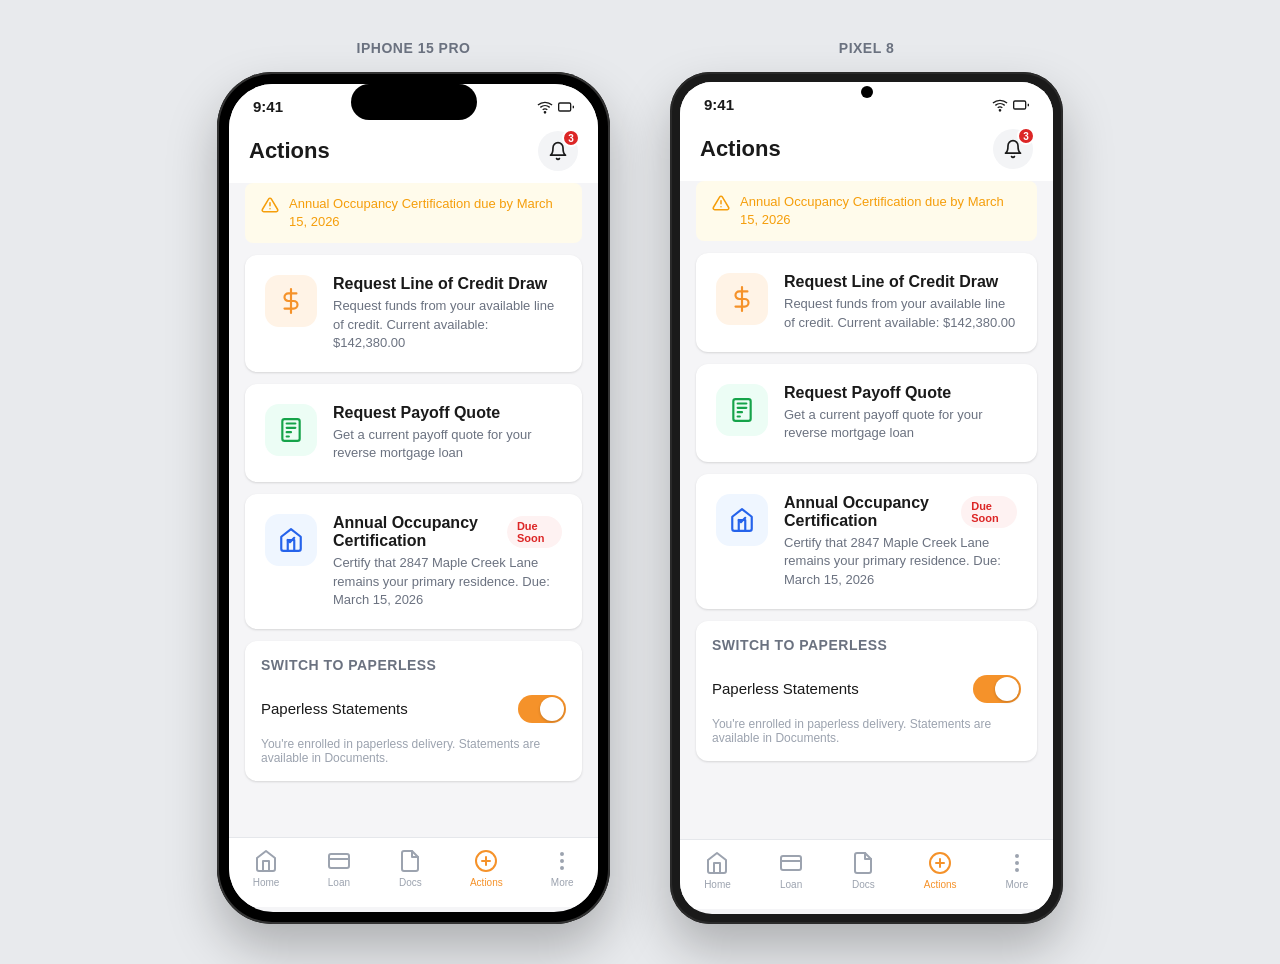
==== actions.html @ e60a94d3 "Add Celink Borrower Mobile App interactive prototype 7 screens (Login, Dashboard, My Loan, Documents" ====
<!DOCTYPE html>
<html lang="en">
<head>
    <meta charset="UTF-8">
    <meta name="viewport" content="width=device-width, initial-scale=1.0">
    <title>Celink Borrower App — Actions</title>
    <link rel="stylesheet" href="css/prototype.css">
</head>
<body>
<div class="device-showcase">

    <!-- ==================== iPhone ==================== -->
    <div class="device-wrapper">
        <div class="device-label">iPhone 15 Pro</div>
        <div class="iphone-frame">
            <div class="dynamic-island"></div>
            <div class="device-screen">

                <!-- Status Bar -->
                <div class="status-bar">
                    <span class="time">9:41</span>
                    <div class="icons">
                        <svg viewBox="0 0 24 24" fill="none" stroke="currentColor" stroke-width="2"><path d="M5 12.55a11 11 0 0 1 14.08 0"/><path d="M1.42 9a16 16 0 0 1 21.16 0"/><path d="M8.53 16.11a6 6 0 0 1 6.95 0"/><circle cx="12" cy="20" r="1"/></svg>
                        <svg viewBox="0 0 24 24" fill="none" stroke="currentColor" stroke-width="2"><rect x="1" y="6" width="18" height="12" rx="2"/><line x1="23" y1="10" x2="23" y2="14"/></svg>
                    </div>
                </div>

                <!-- App Content -->
                <div class="app-content">

                    <!-- App Header -->
                    <div class="app-header">
                        <h1>Actions</h1>
                        <a href="notifications.html" class="header-icon">
                            <svg viewBox="0 0 24 24" fill="none" stroke="currentColor" stroke-width="2" stroke-linecap="round" stroke-linejoin="round"><path d="M18 8A6 6 0 0 0 6 8c0 7-3 9-3 9h18s-3-2-3-9"/><path d="M13.73 21a2 2 0 0 1-3.46 0"/></svg>
                            <span class="notification-badge">3</span>
                        </a>
                    </div>

                    <!-- Warning Banner -->
                    <div class="info-banner banner-warning">
                        <svg viewBox="0 0 24 24" fill="none" stroke="currentColor" stroke-width="2" stroke-linecap="round" stroke-linejoin="round"><path d="M10.29 3.86L1.82 18a2 2 0 0 0 1.71 3h16.94a2 2 0 0 0 1.71-3L13.71 3.86a2 2 0 0 0-3.42 0z"/><line x1="12" y1="9" x2="12" y2="13"/><line x1="12" y1="17" x2="12.01" y2="17"/></svg>
                        Annual Occupancy Certification due by March 15, 2026
                    </div>

                    <!-- Action Card: Request LOC Draw -->
                    <a href="#" class="action-card">
                        <div class="action-icon icon-orange" style="border-radius: 14px;">
                            <svg viewBox="0 0 24 24" fill="none" stroke="currentColor" stroke-width="2" stroke-linecap="round" stroke-linejoin="round"><line x1="12" y1="1" x2="12" y2="23"/><path d="M17 5H9.5a3.5 3.5 0 0 0 0 7h5a3.5 3.5 0 0 1 0 7H6"/></svg>
                        </div>
                        <div class="action-info">
                            <div class="action-title">Request Line of Credit Draw</div>
                            <div class="action-desc">Request funds from your available line of credit. Current available: $142,380.00</div>
                        </div>
                    </a>

                    <!-- Action Card: Payoff Quote -->
                    <a href="#" class="action-card">
                        <div class="action-icon icon-green" style="border-radius: 14px;">
                            <svg viewBox="0 0 24 24" fill="none" stroke="currentColor" stroke-width="2" stroke-linecap="round" stroke-linejoin="round"><rect x="4" y="2" width="16" height="20" rx="2"/><line x1="8" y1="6" x2="16" y2="6"/><line x1="8" y1="10" x2="16" y2="10"/><line x1="8" y1="14" x2="12" y2="14"/><line x1="8" y1="18" x2="10" y2="18"/></svg>
                        </div>
                        <div class="action-info">
                            <div class="action-title">Request Payoff Quote</div>
                            <div class="action-desc">Get a current payoff quote for your reverse mortgage loan</div>
                        </div>
                    </a>

                    <!-- Action Card: Occupancy Certification -->
                    <a href="#" class="action-card">
                        <div class="action-icon icon-blue" style="border-radius: 14px;">
                            <svg viewBox="0 0 24 24" fill="none" stroke="currentColor" stroke-width="2" stroke-linecap="round" stroke-linejoin="round"><path d="M3 9l9-7 9 7v11a2 2 0 0 1-2 2H5a2 2 0 0 1-2-2z"/><polyline points="9 22 9 12 15 12 15 22"/><path d="M9 12l2 2 4-4"/></svg>
                        </div>
                        <div class="action-info">
                            <div class="action-title" style="display: flex; align-items: center; gap: 8px;">Annual Occupancy Certification <span class="badge badge-danger">Due Soon</span></div>
                            <div class="action-desc">Certify that 2847 Maple Creek Lane remains your primary residence. Due: March 15, 2026</div>
                        </div>
                    </a>

                    <!-- Paperless Card -->
                    <div class="card" style="margin-top: 8px;">
                        <div class="card-header">
                            <span class="card-title">Switch to Paperless</span>
                        </div>
                        <div class="toggle-row" style="padding: 10px 0; border-bottom: none;">
                            <span class="toggle-label">Paperless Statements</span>
                            <div class="toggle-switch active"></div>
                        </div>
                        <p style="font-size: 12px; color: #9CA3AF; margin-top: 4px;">You're enrolled in paperless delivery. Statements are available in Documents.</p>
                    </div>

                    <div style="height: 16px;"></div>

                </div>

                <!-- Bottom Nav -->
                <div class="bottom-nav">
                    <a href="dashboard.html">
                        <svg viewBox="0 0 24 24" fill="none" stroke="currentColor" stroke-width="2" stroke-linecap="round" stroke-linejoin="round"><path d="M3 9l9-7 9 7v11a2 2 0 0 1-2 2H5a2 2 0 0 1-2-2z"/><polyline points="9 22 9 12 15 12 15 22"/></svg>
                        Home
                    </a>
                    <a href="loan.html">
                        <svg viewBox="0 0 24 24" fill="none" stroke="currentColor" stroke-width="2" stroke-linecap="round" stroke-linejoin="round"><rect x="2" y="5" width="20" height="14" rx="2"/><line x1="2" y1="10" x2="22" y2="10"/></svg>
                        Loan
                    </a>
                    <a href="documents.html">
                        <svg viewBox="0 0 24 24" fill="none" stroke="currentColor" stroke-width="2" stroke-linecap="round" stroke-linejoin="round"><path d="M14 2H6a2 2 0 0 0-2 2v16a2 2 0 0 0 2 2h12a2 2 0 0 0 2-2V8z"/><polyline points="14 2 14 8 20 8"/></svg>
                        Docs
                    </a>
                    <a href="actions.html" class="active">
                        <svg viewBox="0 0 24 24" fill="none" stroke="currentColor" stroke-width="2" stroke-linecap="round" stroke-linejoin="round"><circle cx="12" cy="12" r="10"/><line x1="12" y1="8" x2="12" y2="16"/><line x1="8" y1="12" x2="16" y2="12"/></svg>
                        Actions
                    </a>
                    <a href="profile.html">
                        <svg viewBox="0 0 24 24" fill="none" stroke="currentColor" stroke-width="2" stroke-linecap="round" stroke-linejoin="round"><circle cx="12" cy="12" r="1"/><circle cx="12" cy="5" r="1"/><circle cx="12" cy="19" r="1"/></svg>
                        More
                    </a>
                </div>

            </div>
        </div>
    </div>

    <!-- ==================== Android ==================== -->
    <div class="device-wrapper">
        <div class="device-label">Pixel 8</div>
        <div class="android-frame">
            <div class="punch-hole"></div>
            <div class="device-screen">

                <!-- Status Bar -->
                <div class="status-bar">
                    <span class="time">9:41</span>
                    <div class="icons">
                        <svg viewBox="0 0 24 24" fill="none" stroke="currentColor" stroke-width="2"><path d="M5 12.55a11 11 0 0 1 14.08 0"/><path d="M1.42 9a16 16 0 0 1 21.16 0"/><path d="M8.53 16.11a6 6 0 0 1 6.95 0"/><circle cx="12" cy="20" r="1"/></svg>
                        <svg viewBox="0 0 24 24" fill="none" stroke="currentColor" stroke-width="2"><rect x="1" y="6" width="18" height="12" rx="2"/><line x1="23" y1="10" x2="23" y2="14"/></svg>
                    </div>
                </div>

                <!-- App Content -->
                <div class="app-content">

                    <!-- App Header -->
                    <div class="app-header">
                        <h1>Actions</h1>
                        <a href="notifications.html" class="header-icon">
                            <svg viewBox="0 0 24 24" fill="none" stroke="currentColor" stroke-width="2" stroke-linecap="round" stroke-linejoin="round"><path d="M18 8A6 6 0 0 0 6 8c0 7-3 9-3 9h18s-3-2-3-9"/><path d="M13.73 21a2 2 0 0 1-3.46 0"/></svg>
                            <span class="notification-badge">3</span>
                        </a>
                    </div>

                    <!-- Warning Banner -->
                    <div class="info-banner banner-warning">
                        <svg viewBox="0 0 24 24" fill="none" stroke="currentColor" stroke-width="2" stroke-linecap="round" stroke-linejoin="round"><path d="M10.29 3.86L1.82 18a2 2 0 0 0 1.71 3h16.94a2 2 0 0 0 1.71-3L13.71 3.86a2 2 0 0 0-3.42 0z"/><line x1="12" y1="9" x2="12" y2="13"/><line x1="12" y1="17" x2="12.01" y2="17"/></svg>
                        Annual Occupancy Certification due by March 15, 2026
                    </div>

                    <!-- Action Card: Request LOC Draw -->
                    <a href="#" class="action-card">
                        <div class="action-icon icon-orange" style="border-radius: 14px;">
                            <svg viewBox="0 0 24 24" fill="none" stroke="currentColor" stroke-width="2" stroke-linecap="round" stroke-linejoin="round"><line x1="12" y1="1" x2="12" y2="23"/><path d="M17 5H9.5a3.5 3.5 0 0 0 0 7h5a3.5 3.5 0 0 1 0 7H6"/></svg>
                        </div>
                        <div class="action-info">
                            <div class="action-title">Request Line of Credit Draw</div>
                            <div class="action-desc">Request funds from your available line of credit. Current available: $142,380.00</div>
                        </div>
                    </a>

                    <!-- Action Card: Payoff Quote -->
                    <a href="#" class="action-card">
                        <div class="action-icon icon-green" style="border-radius: 14px;">
                            <svg viewBox="0 0 24 24" fill="none" stroke="currentColor" stroke-width="2" stroke-linecap="round" stroke-linejoin="round"><rect x="4" y="2" width="16" height="20" rx="2"/><line x1="8" y1="6" x2="16" y2="6"/><line x1="8" y1="10" x2="16" y2="10"/><line x1="8" y1="14" x2="12" y2="14"/><line x1="8" y1="18" x2="10" y2="18"/></svg>
                        </div>
                        <div class="action-info">
                            <div class="action-title">Request Payoff Quote</div>
                            <div class="action-desc">Get a current payoff quote for your reverse mortgage loan</div>
                        </div>
                    </a>

                    <!-- Action Card: Occupancy Certification -->
                    <a href="#" class="action-card">
                        <div class="action-icon icon-blue" style="border-radius: 14px;">
                            <svg viewBox="0 0 24 24" fill="none" stroke="currentColor" stroke-width="2" stroke-linecap="round" stroke-linejoin="round"><path d="M3 9l9-7 9 7v11a2 2 0 0 1-2 2H5a2 2 0 0 1-2-2z"/><polyline points="9 22 9 12 15 12 15 22"/><path d="M9 12l2 2 4-4"/></svg>
                        </div>
                        <div class="action-info">
                            <div class="action-title" style="display: flex; align-items: center; gap: 8px;">Annual Occupancy Certification <span class="badge badge-danger">Due Soon</span></div>
                            <div class="action-desc">Certify that 2847 Maple Creek Lane remains your primary residence. Due: March 15, 2026</div>
                        </div>
                    </a>

                    <!-- Paperless Card -->
                    <div class="card" style="margin-top: 8px;">
                        <div class="card-header">
                            <span class="card-title">Switch to Paperless</span>
                        </div>
                        <div class="toggle-row" style="padding: 10px 0; border-bottom: none;">
                            <span class="toggle-label">Paperless Statements</span>
                            <div class="toggle-switch active"></div>
                        </div>
                        <p style="font-size: 12px; color: #9CA3AF; margin-top: 4px;">You're enrolled in paperless delivery. Statements are available in Documents.</p>
                    </div>

                    <div style="height: 16px;"></div>

                </div>

                <!-- Bottom Nav -->
                <div class="bottom-nav">
                    <a href="dashboard.html">
                        <svg viewBox="0 0 24 24" fill="none" stroke="currentColor" stroke-width="2" stroke-linecap="round" stroke-linejoin="round"><path d="M3 9l9-7 9 7v11a2 2 0 0 1-2 2H5a2 2 0 0 1-2-2z"/><polyline points="9 22 9 12 15 12 15 22"/></svg>
                        Home
                    </a>
                    <a href="loan.html">
                        <svg viewBox="0 0 24 24" fill="none" stroke="currentColor" stroke-width="2" stroke-linecap="round" stroke-linejoin="round"><rect x="2" y="5" width="20" height="14" rx="2"/><line x1="2" y1="10" x2="22" y2="10"/></svg>
                        Loan
                    </a>
                    <a href="documents.html">
                        <svg viewBox="0 0 24 24" fill="none" stroke="currentColor" stroke-width="2" stroke-linecap="round" stroke-linejoin="round"><path d="M14 2H6a2 2 0 0 0-2 2v16a2 2 0 0 0 2 2h12a2 2 0 0 0 2-2V8z"/><polyline points="14 2 14 8 20 8"/></svg>
                        Docs
                    </a>
                    <a href="actions.html" class="active">
                        <svg viewBox="0 0 24 24" fill="none" stroke="currentColor" stroke-width="2" stroke-linecap="round" stroke-linejoin="round"><circle cx="12" cy="12" r="10"/><line x1="12" y1="8" x2="12" y2="16"/><line x1="8" y1="12" x2="16" y2="12"/></svg>
                        Actions
                    </a>
                    <a href="profile.html">
                        <svg viewBox="0 0 24 24" fill="none" stroke="currentColor" stroke-width="2" stroke-linecap="round" stroke-linejoin="round"><circle cx="12" cy="12" r="1"/><circle cx="12" cy="5" r="1"/><circle cx="12" cy="19" r="1"/></svg>
                        More
                    </a>
                </div>

            </div>
        </div>
    </div>

</div>
</body>
</html>
---- css/prototype.css ----
/* ========================================
   CELINK BORROWER MOBILE APP — PROTOTYPE
   Simpat Tech | 2026
   ======================================== */

/* ===== BRAND VARIABLES ===== */
:root {
    --celink-orange: #F5922A;
    --celink-orange-hover: #E07D15;
    --celink-orange-light: #FFF3E6;
    --celink-dark: #1A1A1A;
    --celink-white: #FFFFFF;
    --celink-bg: #F5F5F7;
    --celink-gray-50: #F9FAFB;
    --celink-gray-100: #F3F4F6;
    --celink-gray-200: #E5E7EB;
    --celink-gray-300: #D1D5DB;
    --celink-gray-400: #9CA3AF;
    --celink-gray-500: #6B7280;
    --celink-gray-600: #4B5563;
    --celink-gray-700: #374151;
    --celink-gray-800: #1F2937;
    --celink-success: #16A34A;
    --celink-success-light: #ECFDF5;
    --celink-info: #2563EB;
    --celink-info-light: #EFF6FF;
    --celink-warning: #F59E0B;
    --celink-warning-light: #FFFBEB;
    --celink-danger: #DC2626;
    --celink-danger-light: #FEF2F2;
    --celink-radius: 12px;
    --celink-radius-sm: 8px;
    --celink-radius-pill: 50px;
    --celink-shadow: 0 1px 3px rgba(0,0,0,0.08), 0 1px 2px rgba(0,0,0,0.06);
    --celink-shadow-md: 0 4px 6px rgba(0,0,0,0.07), 0 2px 4px rgba(0,0,0,0.06);
    --celink-shadow-lg: 0 10px 15px rgba(0,0,0,0.1), 0 4px 6px rgba(0,0,0,0.05);
}

/* ===== RESET & BASE ===== */
*, *::before, *::after { box-sizing: border-box; margin: 0; padding: 0; }

body {
    font-family: -apple-system, BlinkMacSystemFont, 'Segoe UI', Roboto, 'Helvetica Neue', Arial, sans-serif;
    background: #E8EAED;
    display: flex;
    justify-content: center;
    align-items: flex-start;
    min-height: 100vh;
    padding: 40px 20px;
    gap: 60px;
}

/* ===== DEVICE SHOWCASE ===== */
.device-showcase {
    display: flex;
    justify-content: center;
    align-items: flex-start;
    gap: 60px;
    flex-wrap: wrap;
}

.device-wrapper {
    display: flex;
    flex-direction: column;
    align-items: center;
    gap: 16px;
}

.device-label {
    font-family: -apple-system, BlinkMacSystemFont, 'Segoe UI', sans-serif;
    font-size: 14px;
    font-weight: 600;
    color: #6B7280;
    letter-spacing: 0.5px;
    text-transform: uppercase;
}

/* ===== iPHONE FRAME ===== */
.iphone-frame {
    width: 393px;
    height: 852px;
    background: #000;
    border-radius: 55px;
    padding: 12px;
    position: relative;
    box-shadow: 0 25px 50px rgba(0,0,0,0.25), inset 0 0 0 2px #333;
}

.iphone-frame .device-screen {
    width: 100%;
    height: 100%;
    border-radius: 44px;
    overflow: hidden;
    position: relative;
    background: var(--celink-bg);
}

/* Dynamic Island */
.iphone-frame .dynamic-island {
    position: absolute;
    top: 12px;
    left: 50%;
    transform: translateX(-50%);
    width: 126px;
    height: 36px;
    background: #000;
    border-radius: 20px;
    z-index: 100;
}

/* ===== ANDROID FRAME ===== */
.android-frame {
    width: 393px;
    height: 852px;
    background: #1a1a1a;
    border-radius: 40px;
    padding: 10px;
    position: relative;
    box-shadow: 0 25px 50px rgba(0,0,0,0.25), inset 0 0 0 2px #2a2a2a;
}

.android-frame .device-screen {
    width: 100%;
    height: 100%;
    border-radius: 32px;
    overflow: hidden;
    position: relative;
    background: var(--celink-bg);
}

/* Punch-hole camera */
.android-frame .punch-hole {
    position: absolute;
    top: 14px;
    left: 50%;
    transform: translateX(-50%);
    width: 12px;
    height: 12px;
    background: #000;
    border-radius: 50%;
    z-index: 100;
}

/* ===== STATUS BAR (inside app) ===== */
.status-bar {
    display: flex;
    justify-content: space-between;
    align-items: center;
    padding: 14px 24px 8px;
    background: var(--celink-white);
    font-size: 12px;
    font-weight: 600;
    color: var(--celink-dark);
}

.status-bar .time { font-size: 15px; font-weight: 700; }
.status-bar .icons { display: flex; gap: 5px; align-items: center; }
.status-bar .icons svg { width: 16px; height: 16px; }

/* ===== APP CONTENT SCROLL AREA ===== */
.app-content {
    height: calc(100% - 44px - 70px);
    overflow-y: auto;
    overflow-x: hidden;
    -webkit-overflow-scrolling: touch;
    scrollbar-width: none;
}

.app-content::-webkit-scrollbar { display: none; }

/* Login page has no bottom nav */
.app-content.full-height {
    height: calc(100% - 44px);
}

/* ===== APP HEADER ===== */
.app-header {
    display: flex;
    justify-content: space-between;
    align-items: center;
    padding: 8px 20px 12px;
    background: var(--celink-white);
}

.app-header h1 {
    font-size: 22px;
    font-weight: 700;
    color: var(--celink-dark);
}

.app-header .header-icon {
    width: 40px;
    height: 40px;
    display: flex;
    align-items: center;
    justify-content: center;
    border-radius: 50%;
    background: var(--celink-gray-100);
    position: relative;
}

.app-header .header-icon svg {
    width: 20px;
    height: 20px;
    stroke: var(--celink-dark);
}

.notification-badge {
    position: absolute;
    top: -2px;
    right: -2px;
    width: 18px;
    height: 18px;
    background: var(--celink-danger);
    color: white;
    font-size: 10px;
    font-weight: 700;
    border-radius: 50%;
    display: flex;
    align-items: center;
    justify-content: center;
    border: 2px solid var(--celink-white);
}

/* ===== BOTTOM TAB NAV ===== */
.bottom-nav {
    display: flex;
    justify-content: space-around;
    align-items: center;
    height: 70px;
    background: var(--celink-white);
    border-top: 1px solid var(--celink-gray-200);
    padding-bottom: 8px;
}

.bottom-nav a {
    display: flex;
    flex-direction: column;
    align-items: center;
    gap: 4px;
    text-decoration: none;
    font-size: 10px;
    font-weight: 500;
    color: var(--celink-gray-400);
    transition: color 0.2s;
    padding: 6px 12px;
}

.bottom-nav a svg {
    width: 24px;
    height: 24px;
    stroke: var(--celink-gray-400);
    transition: stroke 0.2s;
}

.bottom-nav a.active {
    color: var(--celink-orange);
}

.bottom-nav a.active svg {
    stroke: var(--celink-orange);
}

/* ===== CARDS ===== */
.card {
    background: var(--celink-white);
    border-radius: var(--celink-radius);
    padding: 16px;
    margin: 0 16px 12px;
    box-shadow: var(--celink-shadow);
}

.card-header {
    display: flex;
    justify-content: space-between;
    align-items: center;
    margin-bottom: 12px;
}

.card-title {
    font-size: 14px;
    font-weight: 600;
    color: var(--celink-gray-500);
    text-transform: uppercase;
    letter-spacing: 0.5px;
}

.card-link {
    font-size: 13px;
    font-weight: 600;
    color: var(--celink-orange);
    text-decoration: none;
}

/* ===== BUTTONS ===== */
.btn {
    display: inline-flex;
    align-items: center;
    justify-content: center;
    gap: 8px;
    padding: 14px 28px;
    border-radius: var(--celink-radius-pill);
    font-size: 16px;
    font-weight: 600;
    text-decoration: none;
    border: none;
    cursor: pointer;
    transition: all 0.2s;
    width: 100%;
}

.btn-primary {
    background: var(--celink-orange);
    color: var(--celink-white);
}

.btn-primary:hover { background: var(--celink-orange-hover); }

.btn-outline {
    background: transparent;
    color: var(--celink-orange);
    border: 2px solid var(--celink-orange);
}

.btn-sm {
    padding: 10px 20px;
    font-size: 14px;
}

/* ===== SECTION PADDING ===== */
.section-pad { padding: 16px; }
.section-title {
    font-size: 18px;
    font-weight: 700;
    color: var(--celink-dark);
    margin-bottom: 12px;
    padding: 0 16px;
}

/* ===== LOAN SUMMARY CARD (Dashboard) ===== */
.loan-card {
    background: linear-gradient(135deg, var(--celink-dark) 0%, #2D2D2D 100%);
    border-radius: var(--celink-radius);
    padding: 20px;
    margin: 0 16px 12px;
    color: var(--celink-white);
}

.loan-card .greeting {
    font-size: 14px;
    color: rgba(255,255,255,0.7);
    margin-bottom: 2px;
}

.loan-card .name {
    font-size: 20px;
    font-weight: 700;
    margin-bottom: 16px;
}

.loan-card .balance-label {
    font-size: 11px;
    text-transform: uppercase;
    letter-spacing: 1px;
    color: rgba(255,255,255,0.6);
    margin-bottom: 4px;
}

.loan-card .balance {
    font-size: 32px;
    font-weight: 700;
    margin-bottom: 4px;
}

.loan-card .balance-sub {
    font-size: 13px;
    color: rgba(255,255,255,0.5);
}

.loan-card .loan-meta {
    display: flex;
    justify-content: space-between;
    margin-top: 16px;
    padding-top: 16px;
    border-top: 1px solid rgba(255,255,255,0.15);
}

.loan-card .meta-item .meta-label {
    font-size: 10px;
    text-transform: uppercase;
    letter-spacing: 0.5px;
    color: rgba(255,255,255,0.5);
}

.loan-card .meta-item .meta-value {
    font-size: 15px;
    font-weight: 600;
    margin-top: 2px;
}

/* ===== QUICK ACTIONS ===== */
.quick-actions {
    display: grid;
    grid-template-columns: repeat(4, 1fr);
    gap: 8px;
    padding: 0 16px;
    margin-bottom: 16px;
}

.quick-action {
    display: flex;
    flex-direction: column;
    align-items: center;
    gap: 6px;
    padding: 14px 4px;
    background: var(--celink-white);
    border-radius: var(--celink-radius);
    text-decoration: none;
    box-shadow: var(--celink-shadow);
    transition: transform 0.2s;
}

.quick-action:hover { transform: translateY(-2px); }

.quick-action .icon-circle {
    width: 44px;
    height: 44px;
    border-radius: 50%;
    display: flex;
    align-items: center;
    justify-content: center;
}

.quick-action .icon-circle svg {
    width: 22px;
    height: 22px;
}

.quick-action span {
    font-size: 11px;
    font-weight: 600;
    color: var(--celink-gray-700);
    text-align: center;
    line-height: 1.2;
}

.icon-orange { background: var(--celink-orange-light); }
.icon-orange svg { stroke: var(--celink-orange); }
.icon-green { background: var(--celink-success-light); }
.icon-green svg { stroke: var(--celink-success); }
.icon-blue { background: var(--celink-info-light); }
.icon-blue svg { stroke: var(--celink-info); }

/* ===== LIST ITEMS ===== */
.list-item {
    display: flex;
    align-items: center;
    gap: 12px;
    padding: 14px 16px;
    background: var(--celink-white);
    text-decoration: none;
    border-bottom: 1px solid var(--celink-gray-100);
    transition: background 0.2s;
}

.list-item:hover { background: var(--celink-gray-50); }
.list-item:first-child { border-radius: var(--celink-radius) var(--celink-radius) 0 0; }
.list-item:last-child { border-radius: 0 0 var(--celink-radius) var(--celink-radius); border-bottom: none; }
.list-item:only-child { border-radius: var(--celink-radius); }

.list-icon {
    width: 40px;
    height: 40px;
    border-radius: 10px;
    display: flex;
    align-items: center;
    justify-content: center;
    flex-shrink: 0;
}

.list-icon svg { width: 20px; height: 20px; }

.list-text { flex: 1; }
.list-text .list-title { font-size: 15px; font-weight: 600; color: var(--celink-dark); }
.list-text .list-sub { font-size: 13px; color: var(--celink-gray-500); margin-top: 2px; }

.list-right { text-align: right; }
.list-right .list-amount { font-size: 15px; font-weight: 600; color: var(--celink-dark); }
.list-right .list-date { font-size: 12px; color: var(--celink-gray-400); }

.list-chevron {
    width: 20px;
    height: 20px;
    stroke: var(--celink-gray-300);
}

.list-group {
    margin: 0 16px 12px;
    border-radius: var(--celink-radius);
    box-shadow: var(--celink-shadow);
    overflow: hidden;
}

/* ===== TRANSACTION COLORS ===== */
.amount-positive { color: var(--celink-success) !important; }
.amount-negative { color: var(--celink-danger) !important; }

/* ===== FORM ELEMENTS ===== */
.form-group {
    margin-bottom: 16px;
}

.form-label {
    display: block;
    font-size: 13px;
    font-weight: 600;
    color: var(--celink-gray-600);
    margin-bottom: 6px;
}

.form-input {
    width: 100%;
    padding: 14px 16px;
    border: 1.5px solid var(--celink-gray-200);
    border-radius: var(--celink-radius-sm);
    font-size: 16px;
    color: var(--celink-dark);
    background: var(--celink-white);
    outline: none;
    transition: border-color 0.2s;
}

.form-input:focus { border-color: var(--celink-orange); }

.form-input-icon {
    position: relative;
}

.form-input-icon svg {
    position: absolute;
    right: 14px;
    top: 50%;
    transform: translateY(-50%);
    width: 20px;
    height: 20px;
    stroke: var(--celink-gray-400);
}

/* ===== BADGE ===== */
.badge {
    display: inline-flex;
    align-items: center;
    padding: 4px 10px;
    border-radius: 20px;
    font-size: 11px;
    font-weight: 600;
}

.badge-success { background: var(--celink-success-light); color: var(--celink-success); }
.badge-warning { background: var(--celink-warning-light); color: var(--celink-warning); }
.badge-info { background: var(--celink-info-light); color: var(--celink-info); }
.badge-danger { background: var(--celink-danger-light); color: var(--celink-danger); }

/* ===== NOTIFICATION ITEMS ===== */
.notif-item {
    display: flex;
    gap: 12px;
    padding: 14px 16px;
    background: var(--celink-white);
    border-bottom: 1px solid var(--celink-gray-100);
}

.notif-item.unread { background: var(--celink-orange-light); }

.notif-dot {
    width: 8px;
    height: 8px;
    border-radius: 50%;
    background: var(--celink-orange);
    flex-shrink: 0;
    margin-top: 6px;
}

.notif-dot.read { background: transparent; }

.notif-text { flex: 1; }
.notif-title { font-size: 14px; font-weight: 600; color: var(--celink-dark); }
.notif-body { font-size: 13px; color: var(--celink-gray-500); margin-top: 2px; line-height: 1.4; }
.notif-time { font-size: 11px; color: var(--celink-gray-400); margin-top: 4px; }

/* ===== TOGGLE SWITCH ===== */
.toggle-row {
    display: flex;
    justify-content: space-between;
    align-items: center;
    padding: 14px 16px;
    background: var(--celink-white);
    border-bottom: 1px solid var(--celink-gray-100);
}

.toggle-label { font-size: 15px; color: var(--celink-dark); }

.toggle-switch {
    width: 48px;
    height: 28px;
    background: var(--celink-gray-300);
    border-radius: 14px;
    position: relative;
    cursor: pointer;
    transition: background 0.3s;
}

.toggle-switch.active { background: var(--celink-orange); }

.toggle-switch::after {
    content: '';
    position: absolute;
    top: 2px;
    left: 2px;
    width: 24px;
    height: 24px;
    background: white;
    border-radius: 50%;
    transition: transform 0.3s;
    box-shadow: 0 1px 3px rgba(0,0,0,0.2);
}

.toggle-switch.active::after { transform: translateX(20px); }

/* ===== PROFILE AVATAR ===== */
.avatar {
    width: 64px;
    height: 64px;
    border-radius: 50%;
    background: var(--celink-orange);
    color: var(--celink-white);
    display: flex;
    align-items: center;
    justify-content: center;
    font-size: 24px;
    font-weight: 700;
}

/* ===== LOGIN SCREEN ===== */
.login-screen {
    display: flex;
    flex-direction: column;
    height: 100%;
    background: var(--celink-white);
    padding: 0 24px;
}

.login-logo {
    display: flex;
    flex-direction: column;
    align-items: center;
    margin-top: 80px;
    margin-bottom: 40px;
}

.login-logo .logo-text {
    font-size: 42px;
    font-weight: 700;
    letter-spacing: -1px;
    color: var(--celink-dark);
}

.login-logo .logo-text .logo-e { color: var(--celink-orange); }

.login-logo .logo-sub {
    font-size: 12px;
    color: var(--celink-gray-500);
    letter-spacing: 1px;
    margin-top: 2px;
}

.login-form { flex: 1; }

.login-footer {
    text-align: center;
    padding-bottom: 30px;
}

.login-footer a {
    color: var(--celink-orange);
    text-decoration: none;
    font-size: 14px;
    font-weight: 600;
}

.biometric-btn {
    display: flex;
    flex-direction: column;
    align-items: center;
    gap: 8px;
    margin-top: 24px;
    color: var(--celink-gray-500);
    font-size: 13px;
}

.biometric-btn svg {
    width: 48px;
    height: 48px;
    stroke: var(--celink-orange);
}

.divider {
    display: flex;
    align-items: center;
    gap: 12px;
    margin: 24px 0;
    color: var(--celink-gray-400);
    font-size: 13px;
}

.divider::before, .divider::after {
    content: '';
    flex: 1;
    height: 1px;
    background: var(--celink-gray-200);
}

/* ===== DETAIL ROWS ===== */
.detail-row {
    display: flex;
    justify-content: space-between;
    align-items: center;
    padding: 12px 0;
    border-bottom: 1px solid var(--celink-gray-100);
}

.detail-row:last-child { border-bottom: none; }
.detail-label { font-size: 14px; color: var(--celink-gray-500); }
.detail-value { font-size: 14px; font-weight: 600; color: var(--celink-dark); }

/* ===== UPLOAD AREA ===== */
.upload-area {
    border: 2px dashed var(--celink-gray-300);
    border-radius: var(--celink-radius);
    padding: 30px 20px;
    text-align: center;
    margin: 0 16px 16px;
    background: var(--celink-gray-50);
}

.upload-area svg {
    width: 40px;
    height: 40px;
    stroke: var(--celink-gray-400);
    margin-bottom: 8px;
}

.upload-area .upload-text {
    font-size: 14px;
    color: var(--celink-gray-500);
    margin-bottom: 4px;
}

.upload-area .upload-link {
    color: var(--celink-orange);
    font-weight: 600;
}

/* ===== TABS ===== */
.tabs {
    display: flex;
    padding: 0 16px;
    gap: 4px;
    margin-bottom: 16px;
    background: var(--celink-white);
    padding-top: 8px;
    padding-bottom: 8px;
}

.tab {
    flex: 1;
    padding: 10px 8px;
    text-align: center;
    font-size: 13px;
    font-weight: 600;
    color: var(--celink-gray-500);
    background: var(--celink-gray-100);
    border-radius: var(--celink-radius-sm);
    text-decoration: none;
    transition: all 0.2s;
}

.tab.active {
    background: var(--celink-orange);
    color: var(--celink-white);
}

/* ===== ACTION CARD ===== */
.action-card {
    background: var(--celink-white);
    border-radius: var(--celink-radius);
    padding: 20px;
    margin: 0 16px 12px;
    box-shadow: var(--celink-shadow);
    display: flex;
    gap: 16px;
    text-decoration: none;
    transition: transform 0.2s;
}

.action-card:hover { transform: translateY(-2px); }

.action-card .action-icon {
    width: 52px;
    height: 52px;
    border-radius: 14px;
    display: flex;
    align-items: center;
    justify-content: center;
    flex-shrink: 0;
}

.action-card .action-icon svg { width: 26px; height: 26px; }

.action-card .action-info { flex: 1; }
.action-card .action-title { font-size: 16px; font-weight: 700; color: var(--celink-dark); margin-bottom: 4px; }
.action-card .action-desc { font-size: 13px; color: var(--celink-gray-500); line-height: 1.4; }

/* ===== RESPONSIVE — MOBILE COLLAPSE ===== */
@media (max-width: 900px) {
    body {
        flex-direction: column;
        align-items: center;
        padding: 20px 10px;
        gap: 20px;
    }

    .device-showcase {
        flex-direction: column;
        gap: 20px;
    }

    .device-toggle {
        display: flex;
        gap: 8px;
        margin-bottom: 10px;
    }

    .device-toggle button {
        padding: 8px 20px;
        border-radius: 20px;
        border: 2px solid var(--celink-gray-200);
        background: white;
        font-size: 14px;
        font-weight: 600;
        color: var(--celink-gray-500);
        cursor: pointer;
    }

    .device-toggle button.active {
        background: var(--celink-orange);
        color: white;
        border-color: var(--celink-orange);
    }
}

@media (min-width: 901px) {
    .device-toggle { display: none; }
}

/* ===== EMPTY STATES ===== */
.empty-state {
    text-align: center;
    padding: 40px 20px;
}

.empty-state svg {
    width: 64px;
    height: 64px;
    stroke: var(--celink-gray-300);
    margin-bottom: 16px;
}

.empty-state .empty-title {
    font-size: 16px;
    font-weight: 600;
    color: var(--celink-dark);
    margin-bottom: 4px;
}

.empty-state .empty-sub {
    font-size: 14px;
    color: var(--celink-gray-500);
}

/* ===== PROGRESS BAR ===== */
.progress-bar {
    height: 6px;
    background: var(--celink-gray-200);
    border-radius: 3px;
    overflow: hidden;
    margin-top: 8px;
}

.progress-fill {
    height: 100%;
    border-radius: 3px;
    background: var(--celink-orange);
}

/* ===== INFO BANNER ===== */
.info-banner {
    display: flex;
    align-items: flex-start;
    gap: 10px;
    padding: 12px 16px;
    margin: 0 16px 12px;
    border-radius: var(--celink-radius-sm);
    font-size: 13px;
    line-height: 1.4;
}

.info-banner svg { width: 18px; height: 18px; flex-shrink: 0; margin-top: 1px; }
.info-banner.banner-info { background: var(--celink-info-light); color: var(--celink-info); }
.info-banner.banner-warning { background: var(--celink-warning-light); color: var(--celink-warning); }
.info-banner.banner-success { background: var(--celink-success-light); color: var(--celink-success); }
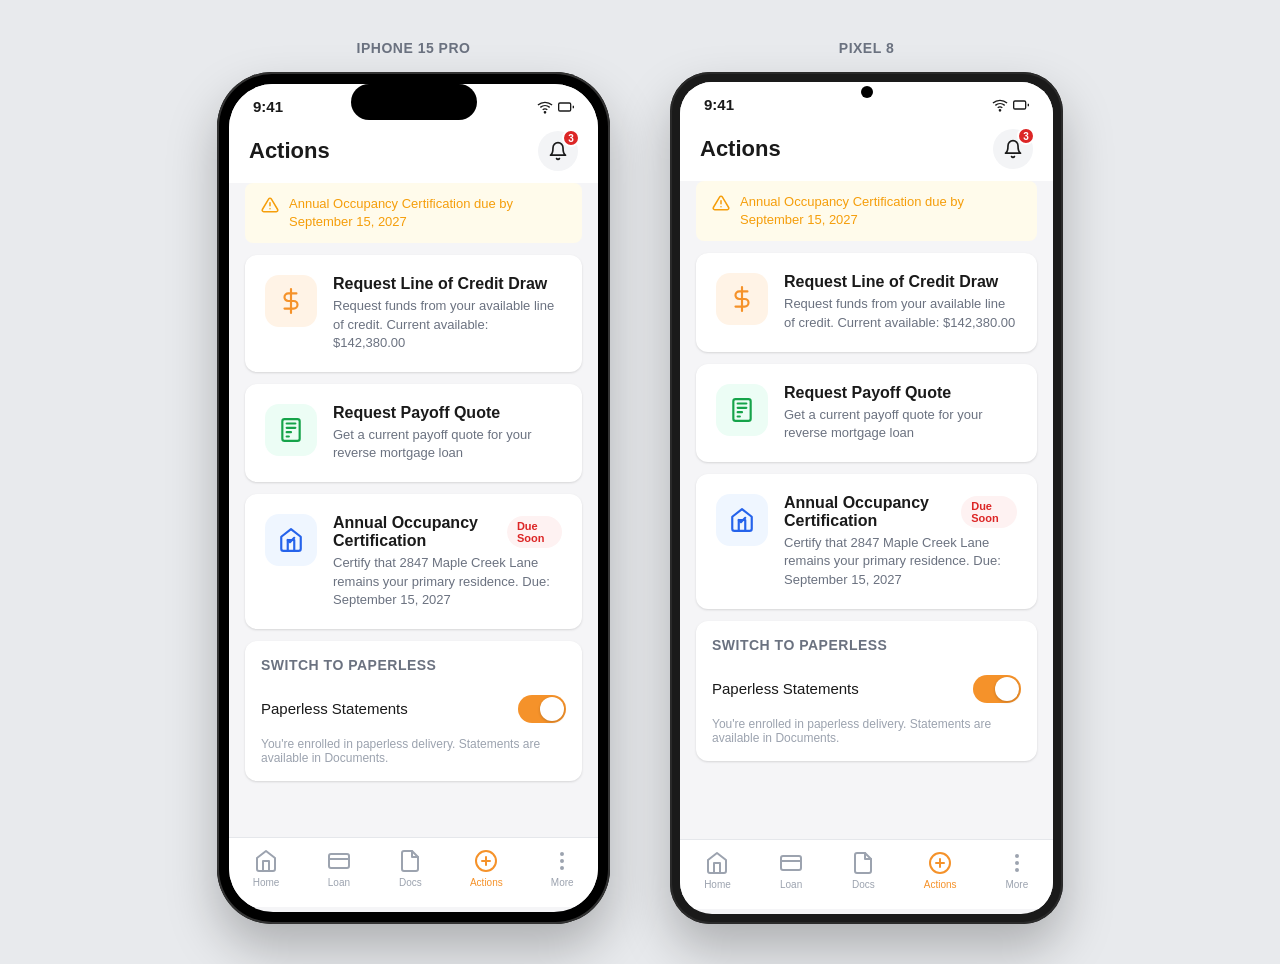
==== commit 6bf47868: "Change occupancy cert date from March 2026 to September 2027 Co-Authored-By: Claude Opus 4.6 <norepl" ====
--- a/actions.html
+++ b/actions.html
@@ -40,7 +40,7 @@
                     <!-- Warning Banner -->
                     <div class="info-banner banner-warning">
                         <svg viewBox="0 0 24 24" fill="none" stroke="currentColor" stroke-width="2" stroke-linecap="round" stroke-linejoin="round"><path d="M10.29 3.86L1.82 18a2 2 0 0 0 1.71 3h16.94a2 2 0 0 0 1.71-3L13.71 3.86a2 2 0 0 0-3.42 0z"/><line x1="12" y1="9" x2="12" y2="13"/><line x1="12" y1="17" x2="12.01" y2="17"/></svg>
-                        Annual Occupancy Certification due by March 15, 2026
+                        Annual Occupancy Certification due by September 15, 2027
                     </div>
 
                     <!-- Action Card: Request LOC Draw -->
@@ -72,7 +72,7 @@
                         </div>
                         <div class="action-info">
                             <div class="action-title" style="display: flex; align-items: center; gap: 8px;">Annual Occupancy Certification <span class="badge badge-danger">Due Soon</span></div>
-                            <div class="action-desc">Certify that 2847 Maple Creek Lane remains your primary residence. Due: March 15, 2026</div>
+                            <div class="action-desc">Certify that 2847 Maple Creek Lane remains your primary residence. Due: September 15, 2027</div>
                         </div>
                     </a>
 
@@ -151,7 +151,7 @@
                     <!-- Warning Banner -->
                     <div class="info-banner banner-warning">
                         <svg viewBox="0 0 24 24" fill="none" stroke="currentColor" stroke-width="2" stroke-linecap="round" stroke-linejoin="round"><path d="M10.29 3.86L1.82 18a2 2 0 0 0 1.71 3h16.94a2 2 0 0 0 1.71-3L13.71 3.86a2 2 0 0 0-3.42 0z"/><line x1="12" y1="9" x2="12" y2="13"/><line x1="12" y1="17" x2="12.01" y2="17"/></svg>
-                        Annual Occupancy Certification due by March 15, 2026
+                        Annual Occupancy Certification due by September 15, 2027
                     </div>
 
                     <!-- Action Card: Request LOC Draw -->
@@ -183,7 +183,7 @@
                         </div>
                         <div class="action-info">
                             <div class="action-title" style="display: flex; align-items: center; gap: 8px;">Annual Occupancy Certification <span class="badge badge-danger">Due Soon</span></div>
-                            <div class="action-desc">Certify that 2847 Maple Creek Lane remains your primary residence. Due: March 15, 2026</div>
+                            <div class="action-desc">Certify that 2847 Maple Creek Lane remains your primary residence. Due: September 15, 2027</div>
                         </div>
                     </a>
 
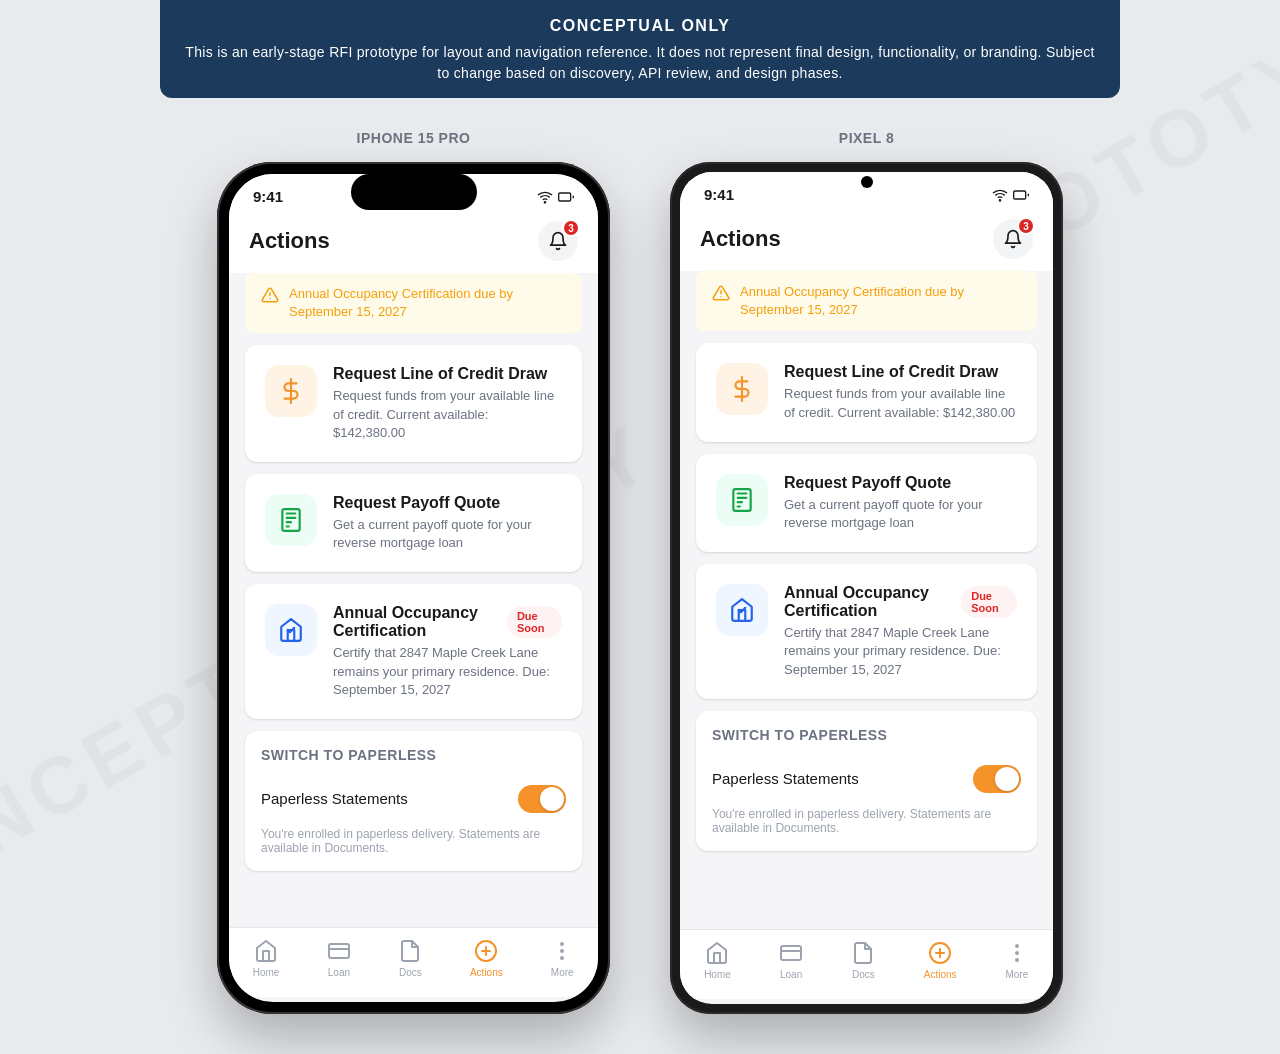
==== commit ca5562ac: "Add 'Conceptual Only' disclaimer banner and watermark to all screens - Simpat blue banner clarifies " ====
--- a/actions.html
+++ b/actions.html
@@ -7,6 +7,10 @@
     <link rel="stylesheet" href="css/prototype.css">
 </head>
 <body>
+<div class="disclaimer-banner">
+    <strong>Conceptual Only</strong>
+    This is an early-stage RFI prototype for layout and navigation reference. It does not represent final design, functionality, or branding. Subject to change based on discovery, API review, and design phases.
+</div>
 <div class="device-showcase">
 
     <!-- ==================== iPhone ==================== -->
--- a/css/prototype.css
+++ b/css/prototype.css
@@ -43,11 +43,55 @@
     font-family: -apple-system, BlinkMacSystemFont, 'Segoe UI', Roboto, 'Helvetica Neue', Arial, sans-serif;
     background: #E8EAED;
     display: flex;
-    justify-content: center;
-    align-items: flex-start;
+    flex-direction: column;
+    align-items: center;
     min-height: 100vh;
-    padding: 40px 20px;
-    gap: 60px;
+    padding: 0 20px 40px;
+    gap: 0;
+    position: relative;
+}
+
+/* Watermark pattern on background */
+body::before {
+    content: 'CONCEPTUAL ONLY — RFI PROTOTYPE';
+    position: fixed;
+    top: 50%;
+    left: 50%;
+    transform: translate(-50%, -50%) rotate(-30deg);
+    font-size: 80px;
+    font-weight: 900;
+    color: rgba(0, 0, 0, 0.03);
+    white-space: nowrap;
+    pointer-events: none;
+    z-index: 0;
+    letter-spacing: 8px;
+}
+
+/* ===== DISCLAIMER BANNER ===== */
+.disclaimer-banner {
+    width: 100%;
+    max-width: 960px;
+    background: #1B3A5C;
+    color: white;
+    text-align: center;
+    padding: 14px 24px;
+    margin: 0 auto 32px;
+    border-radius: 0 0 12px 12px;
+    font-size: 14px;
+    font-weight: 500;
+    letter-spacing: 0.3px;
+    line-height: 1.5;
+    position: relative;
+    z-index: 10;
+}
+
+.disclaimer-banner strong {
+    display: block;
+    font-size: 16px;
+    font-weight: 700;
+    letter-spacing: 1.5px;
+    text-transform: uppercase;
+    margin-bottom: 4px;
 }
 
 /* ===== DEVICE SHOWCASE ===== */
